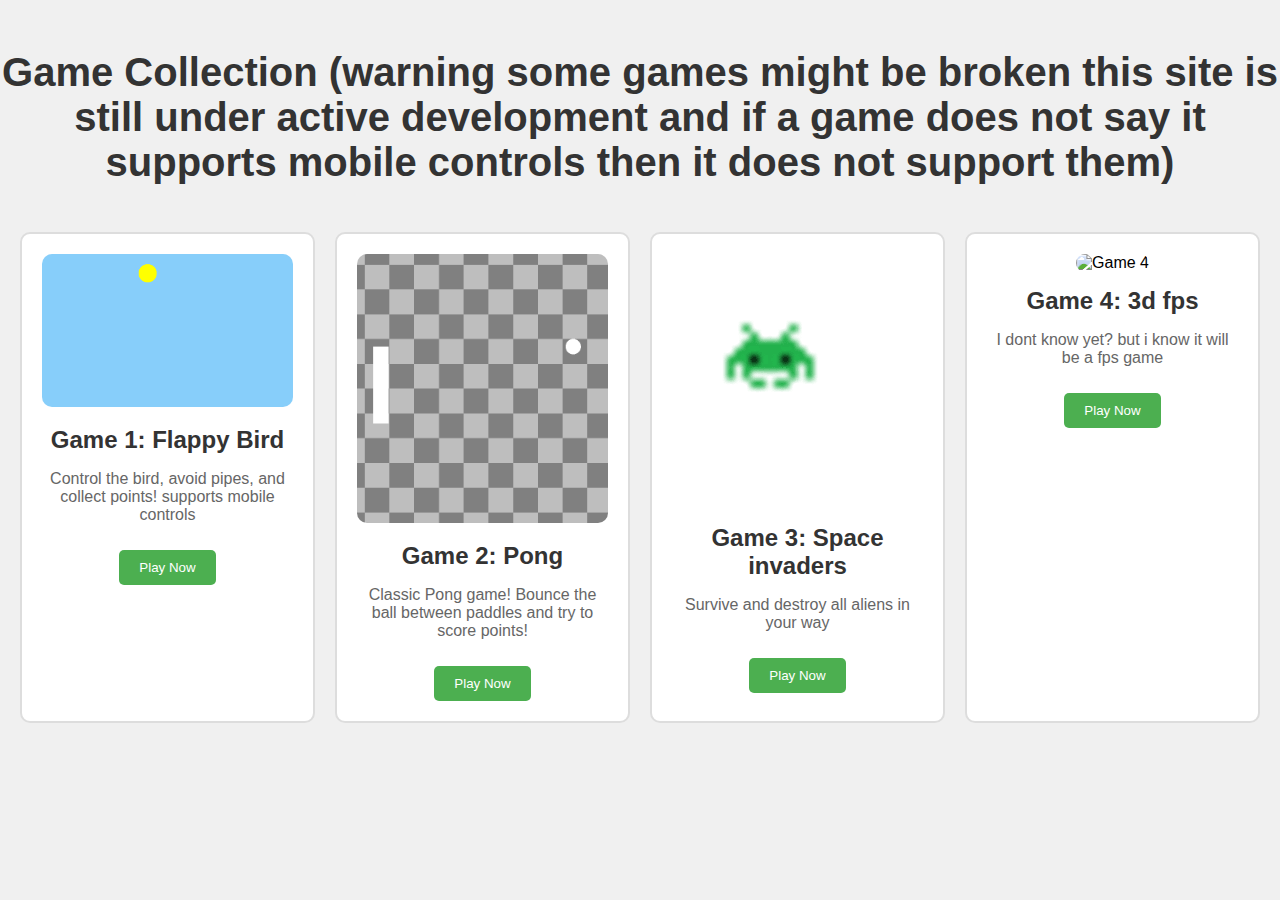
==== index.html @ 1e9a946f "create index.html file" ====
<!DOCTYPE html>
<html lang="en">
<head>
    <meta charset="UTF-8">
    <meta name="viewport" content="width=device-width, initial-scale=1.0">
    <title>Game Collection</title>
    <style>
        body {
            font-family: Arial, sans-serif;
            background-color: #f0f0f0;
            margin: 0;
            padding: 0;
            text-align: center;
        }
        h1 {
            margin-top: 50px;
            font-size: 40px;
            color: #333;
        }
        .game-list {
            display: grid;
            grid-template-columns: repeat(auto-fill, minmax(250px, 1fr));
            gap: 20px;
            padding: 20px;
        }
        .game-item {
            background-color: #fff;
            border: 2px solid #ddd;
            border-radius: 10px;
            padding: 20px;
            text-align: center;
        }
        .game-item img {
            max-width: 100%;
            border-radius: 10px;
        }
        .game-item h3 {
            margin: 15px 0;
            font-size: 24px;
            color: #333;
        }
        .game-item p {
            color: #666;
        }
        .play-button {
            margin-top: 10px;
            padding: 10px 20px;
            background-color: #4CAF50;
            color: white;
            border: none;
            border-radius: 5px;
            cursor: pointer;
        }
        .play-button:hover {
            background-color: #45a049;
        }
    </style>
</head>
<body>

    <h1>Game Collection (warning some games might be broken this site is still under active development and if a game does not say it supports mobile controls then it does not support them)</h1>
    
    <div class="game-list">
        <div class="game-item">
            <img src="assets/flappyBirdThumblail.png" alt="Game 1">
            <h3>Game 1: Flappy Bird</h3>
            <p>Control the bird, avoid pipes, and collect points! supports mobile controls</p>
            <a href="game1.html"><button class="play-button">Play Now</button></a>
        </div>

        <div class="game-item">
            <img src="assets/pongLogo.png" alt="Game 2">
            <h3>Game 2: Pong</h3>
            <p>Classic Pong game! Bounce the ball between paddles and try to score points!</p>
            <a href="game2.html"><button class="play-button">Play Now</button></a>
        </div>

        <div class="game-item">
            <img src="assets/space invader-2.png" alt="Game 3" style="image-rendering: pixelated;">
            <h3>Game 3: Space invaders</h3>
            <p>Survive and destroy all aliens in your way</p>
            <a href="game3.html"><button class="play-button">Play Now</button></a>
        </div>

        <div class="game-item">
            <img src="game-thumbnail4.jpg" alt="Game 4">
            <h3>Game 4: 3d fps</h3>
            <p>I dont know yet? but i know it will be a fps game</p>
            <a href="game4.html"><button class="play-button">Play Now</button></a>
        </div>
        
        <!-- Add more games in the same way -->

    </div>

</body>
</html>
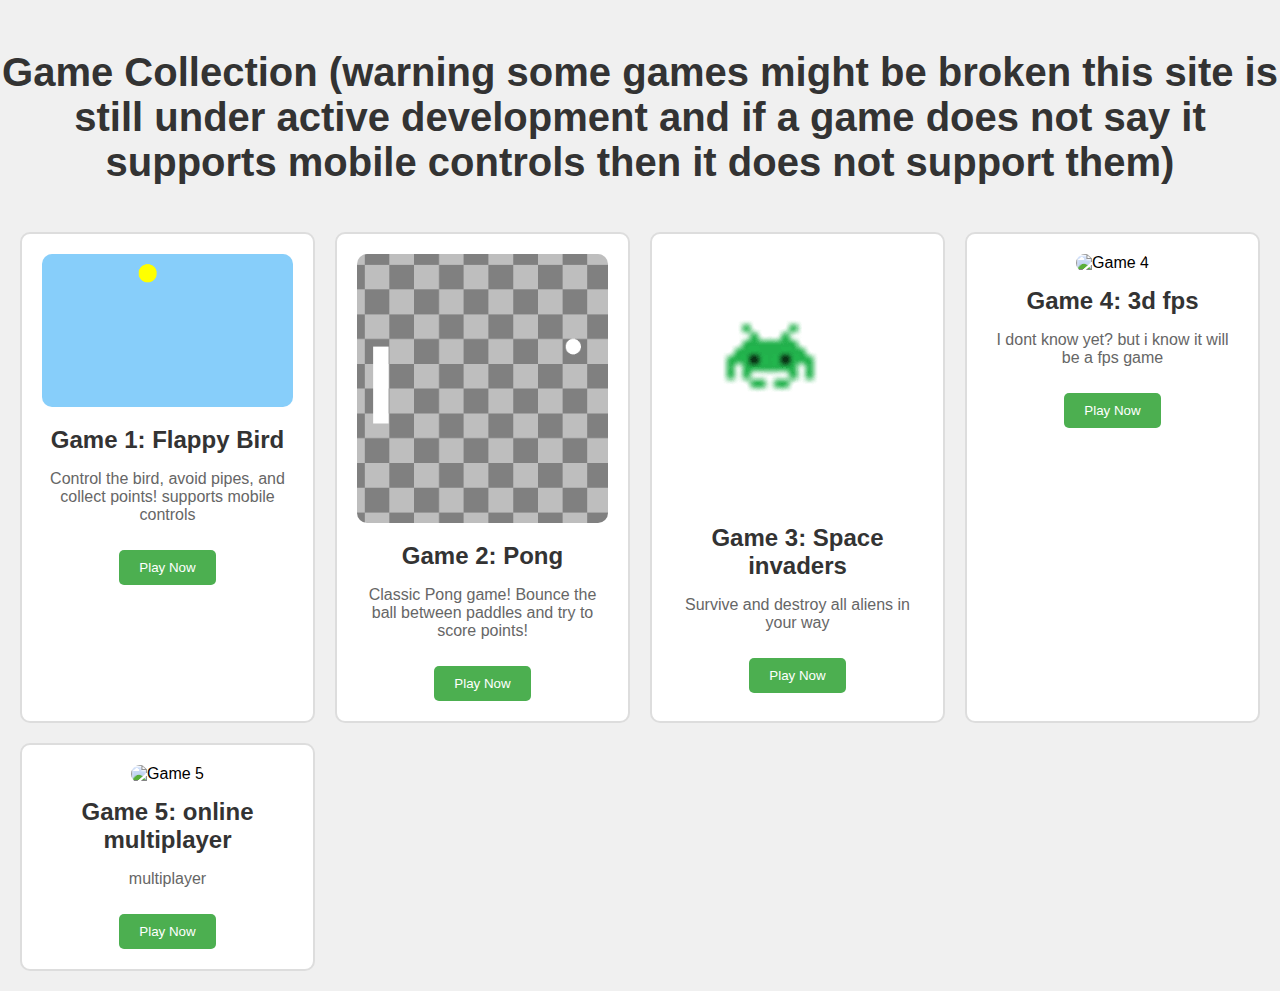
==== commit 74cb6d9a: "create index.html file" ====
--- a/index.html
+++ b/index.html
@@ -88,6 +88,13 @@
             <p>I dont know yet? but i know it will be a fps game</p>
             <a href="game4.html"><button class="play-button">Play Now</button></a>
         </div>
+
+        <div class="game-item">
+            <img src="game-thumbnail5.jpg" alt="Game 5">
+            <h3>Game 5: online multiplayer</h3>
+            <p>multiplayer</p>
+            <a href="game5.html"><button class="play-button">Play Now</button></a>
+        </div>
         
         <!-- Add more games in the same way -->
 
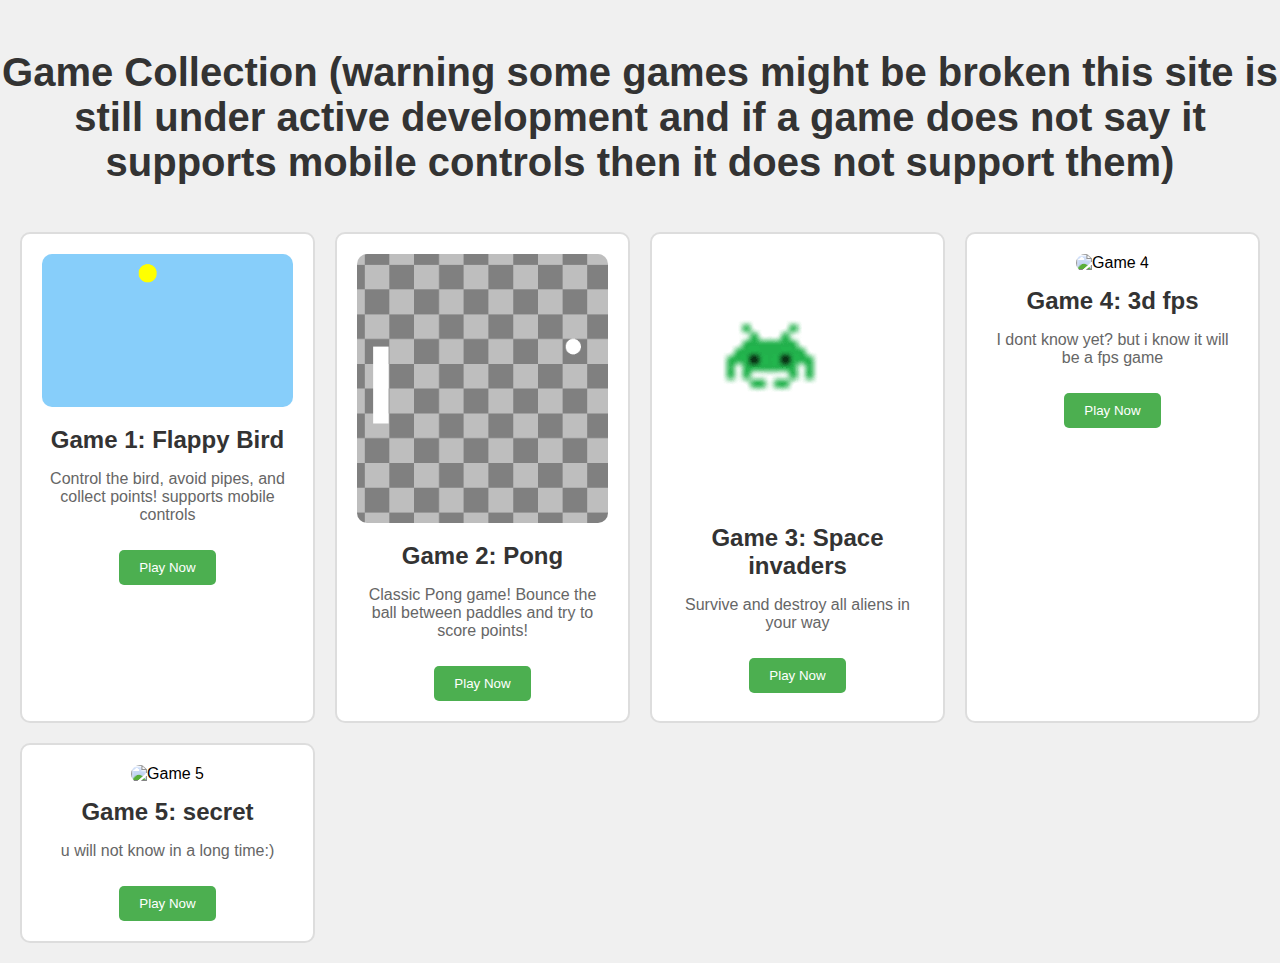
==== commit b13965b4: "create index.html file" ====
--- a/index.html
+++ b/index.html
@@ -91,8 +91,8 @@
 
         <div class="game-item">
             <img src="game-thumbnail5.jpg" alt="Game 5">
-            <h3>Game 5: online multiplayer</h3>
-            <p>multiplayer</p>
+            <h3>Game 5: secret</h3>
+            <p>u will not know in a long time:)</p>
             <a href="game5.html"><button class="play-button">Play Now</button></a>
         </div>
         
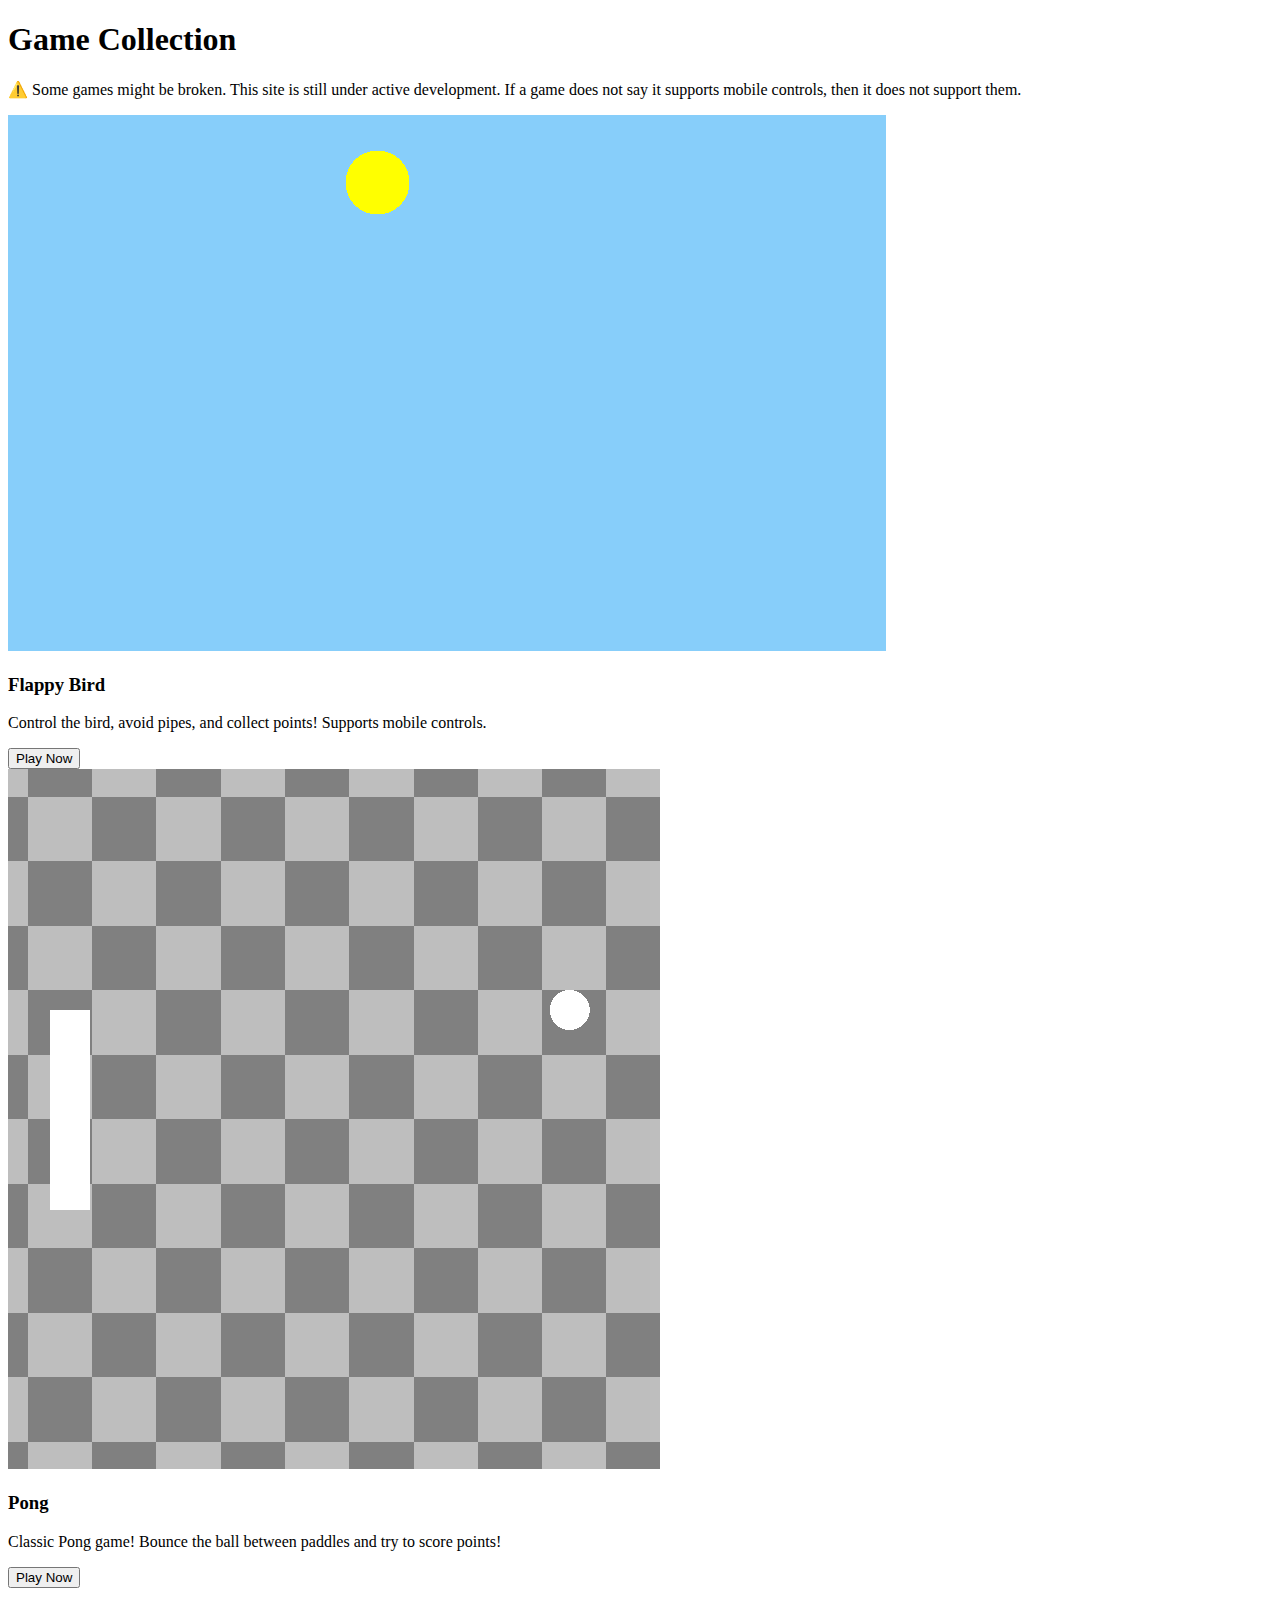
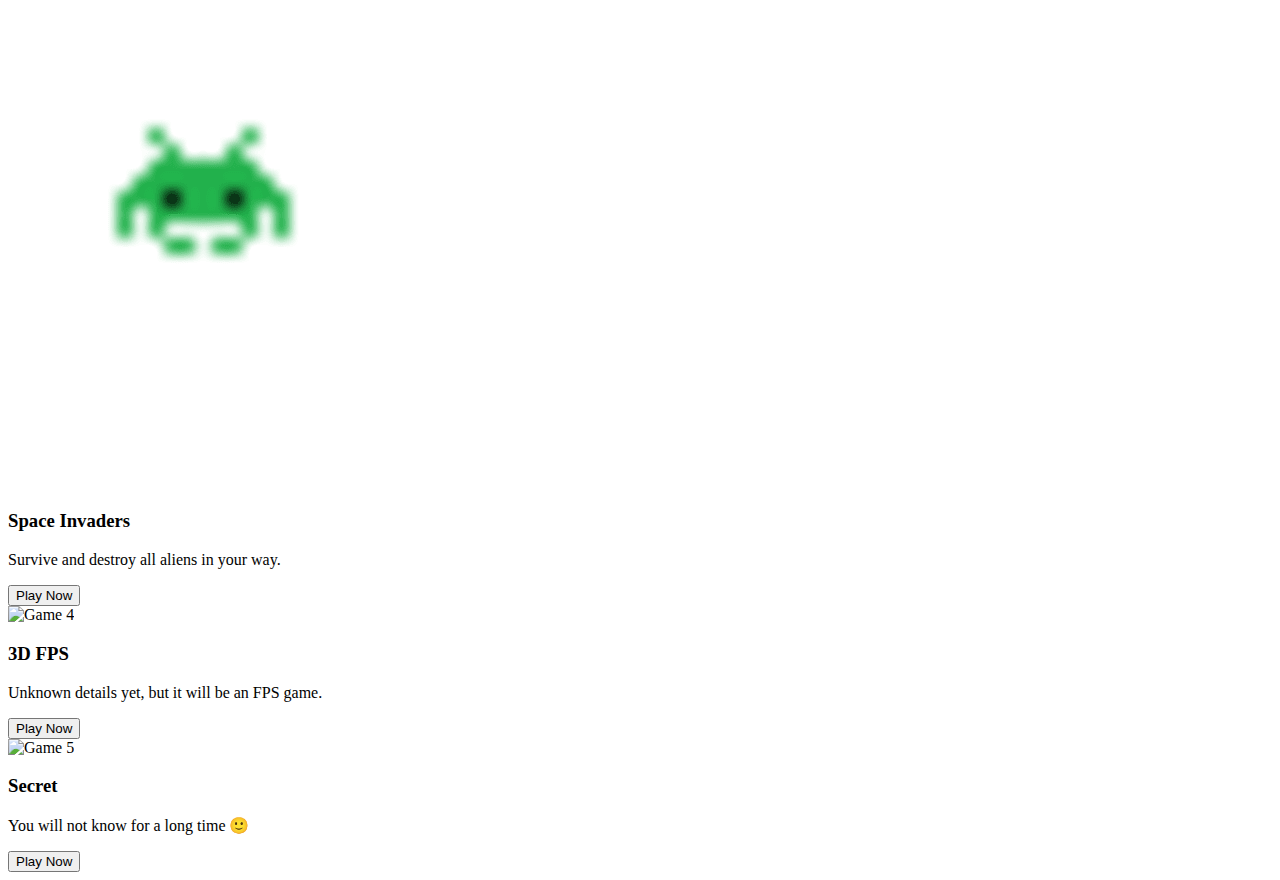
==== commit 876ebc69: "create index.html file and style.css file" ====
--- a/index.html
+++ b/index.html
@@ -4,100 +4,48 @@
     <meta charset="UTF-8">
     <meta name="viewport" content="width=device-width, initial-scale=1.0">
     <title>Game Collection</title>
-    <style>
-        body {
-            font-family: Arial, sans-serif;
-            background-color: #f0f0f0;
-            margin: 0;
-            padding: 0;
-            text-align: center;
-        }
-        h1 {
-            margin-top: 50px;
-            font-size: 40px;
-            color: #333;
-        }
-        .game-list {
-            display: grid;
-            grid-template-columns: repeat(auto-fill, minmax(250px, 1fr));
-            gap: 20px;
-            padding: 20px;
-        }
-        .game-item {
-            background-color: #fff;
-            border: 2px solid #ddd;
-            border-radius: 10px;
-            padding: 20px;
-            text-align: center;
-        }
-        .game-item img {
-            max-width: 100%;
-            border-radius: 10px;
-        }
-        .game-item h3 {
-            margin: 15px 0;
-            font-size: 24px;
-            color: #333;
-        }
-        .game-item p {
-            color: #666;
-        }
-        .play-button {
-            margin-top: 10px;
-            padding: 10px 20px;
-            background-color: #4CAF50;
-            color: white;
-            border: none;
-            border-radius: 5px;
-            cursor: pointer;
-        }
-        .play-button:hover {
-            background-color: #45a049;
-        }
-    </style>
+    <link rel="stylesheet" href="style.css">
 </head>
 <body>
 
-    <h1>Game Collection (warning some games might be broken this site is still under active development and if a game does not say it supports mobile controls then it does not support them)</h1>
+    <h1>Game Collection</h1>
+    <p class="warning">⚠️ Some games might be broken. This site is still under active development. If a game does not say it supports mobile controls, then it does not support them.</p>
     
     <div class="game-list">
         <div class="game-item">
             <img src="assets/flappyBirdThumblail.png" alt="Game 1">
-            <h3>Game 1: Flappy Bird</h3>
-            <p>Control the bird, avoid pipes, and collect points! supports mobile controls</p>
+            <h3>Flappy Bird</h3>
+            <p>Control the bird, avoid pipes, and collect points! Supports mobile controls.</p>
             <a href="game1.html"><button class="play-button">Play Now</button></a>
         </div>
 
         <div class="game-item">
             <img src="assets/pongLogo.png" alt="Game 2">
-            <h3>Game 2: Pong</h3>
+            <h3>Pong</h3>
             <p>Classic Pong game! Bounce the ball between paddles and try to score points!</p>
             <a href="game2.html"><button class="play-button">Play Now</button></a>
         </div>
 
         <div class="game-item">
-            <img src="assets/space invader-2.png" alt="Game 3" style="image-rendering: pixelated;">
-            <h3>Game 3: Space invaders</h3>
-            <p>Survive and destroy all aliens in your way</p>
+            <img src="assets/space invader-2.png" alt="Game 3" class="pixelated">
+            <h3>Space Invaders</h3>
+            <p>Survive and destroy all aliens in your way.</p>
             <a href="game3.html"><button class="play-button">Play Now</button></a>
         </div>
 
         <div class="game-item">
             <img src="game-thumbnail4.jpg" alt="Game 4">
-            <h3>Game 4: 3d fps</h3>
-            <p>I dont know yet? but i know it will be a fps game</p>
+            <h3>3D FPS</h3>
+            <p>Unknown details yet, but it will be an FPS game.</p>
             <a href="game4.html"><button class="play-button">Play Now</button></a>
         </div>
 
         <div class="game-item">
             <img src="game-thumbnail5.jpg" alt="Game 5">
-            <h3>Game 5: secret</h3>
-            <p>u will not know in a long time:)</p>
+            <h3>Secret</h3>
+            <p>You will not know for a long time 🙂</p>
             <a href="game5.html"><button class="play-button">Play Now</button></a>
         </div>
-        
-        <!-- Add more games in the same way -->
-
     </div>
 
 </body>
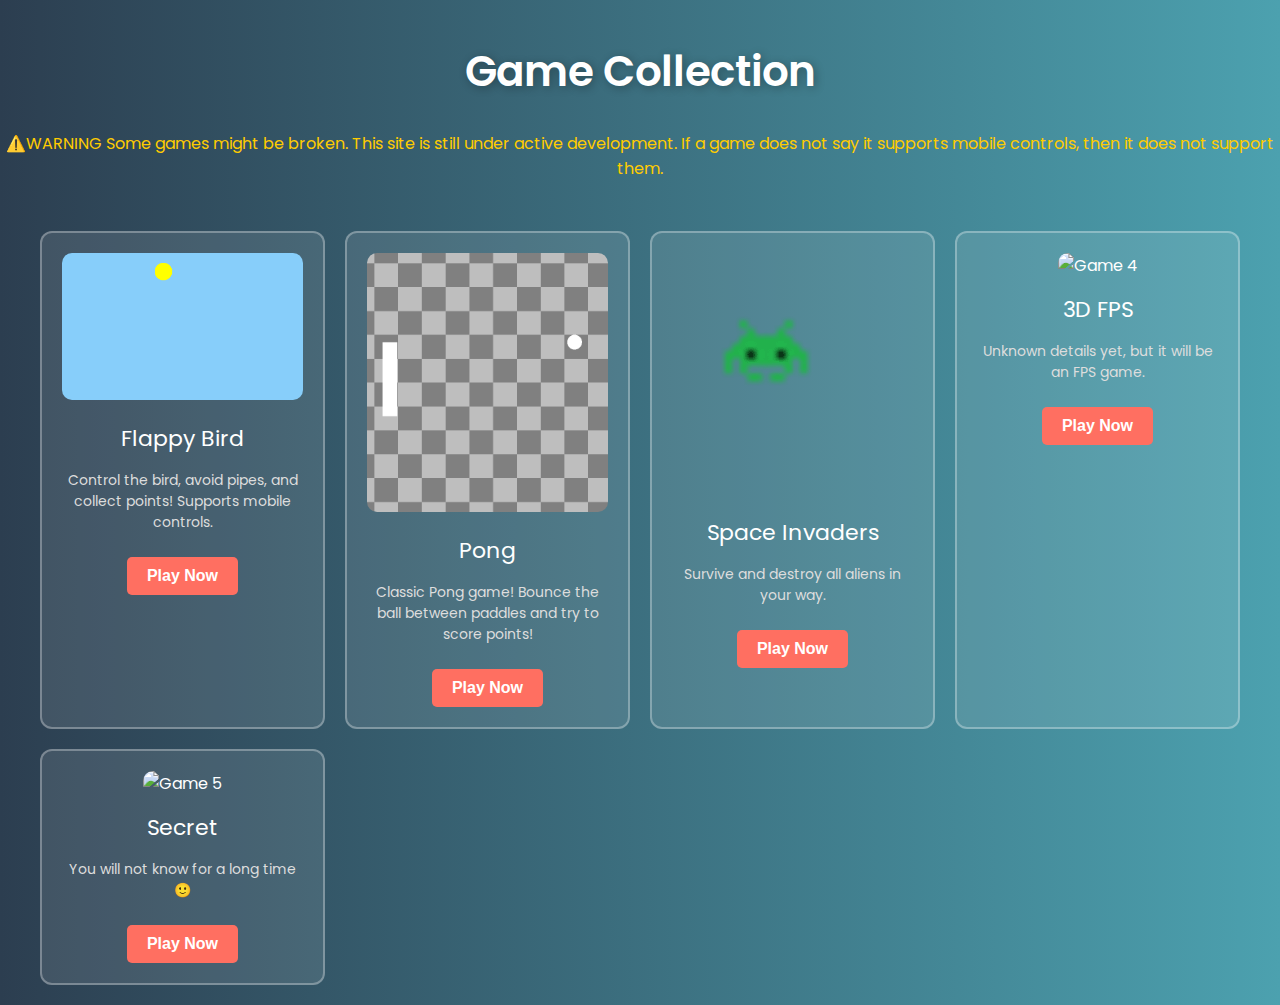
==== commit b77dfbc5: "create index.html file" ====
--- a/index.html
+++ b/index.html
@@ -9,7 +9,7 @@
 <body>
 
     <h1>Game Collection</h1>
-    <p class="warning">⚠️ Some games might be broken. This site is still under active development. If a game does not say it supports mobile controls, then it does not support them.</p>
+    <p class="warning">⚠️WARNING Some games might be broken. This site is still under active development. If a game does not say it supports mobile controls, then it does not support them.</p>
     
     <div class="game-list">
         <div class="game-item">
--- a/style.css
+++ b/style.css
@@ -0,0 +1,83 @@
+@import url('https://fonts.googleapis.com/css2?family=Poppins:wght@300;400;600&display=swap');
+
+body {
+    font-family: 'Poppins', sans-serif;
+    background: linear-gradient(to right, #2c3e50, #4ca1af);
+    margin: 0;
+    padding: 0;
+    text-align: center;
+    color: white;
+}
+
+h1 {
+    margin-top: 40px;
+    font-size: 42px;
+    font-weight: 600;
+    text-shadow: 2px 2px 10px rgba(0, 0, 0, 0.3);
+}
+
+.warning {
+    font-size: 16px;
+    color: #ffcc00;
+    margin-bottom: 30px;
+}
+
+.game-list {
+    display: grid;
+    grid-template-columns: repeat(auto-fill, minmax(250px, 1fr));
+    gap: 20px;
+    padding: 20px;
+    max-width: 1200px;
+    margin: auto;
+}
+
+.game-item {
+    background: rgba(255, 255, 255, 0.1);
+    border: 2px solid rgba(255, 255, 255, 0.3);
+    border-radius: 12px;
+    padding: 20px;
+    transition: transform 0.2s, box-shadow 0.3s;
+}
+
+.game-item:hover {
+    transform: translateY(-5px);
+    box-shadow: 0 10px 20px rgba(0, 0, 0, 0.3);
+}
+
+.game-item img {
+    max-width: 100%;
+    border-radius: 10px;
+}
+
+.game-item h3 {
+    margin: 15px 0;
+    font-size: 22px;
+    font-weight: 400;
+}
+
+.game-item p {
+    color: #ddd;
+    font-size: 14px;
+}
+
+.play-button {
+    margin-top: 10px;
+    padding: 10px 20px;
+    background: #ff6f61;
+    color: white;
+    border: none;
+    border-radius: 5px;
+    cursor: pointer;
+    font-size: 16px;
+    font-weight: 600;
+    transition: background 0.2s, transform 0.2s;
+}
+
+.play-button:hover {
+    background: #ff4838;
+    transform: scale(1.05);
+}
+
+.pixelated {
+    image-rendering: pixelated;
+}
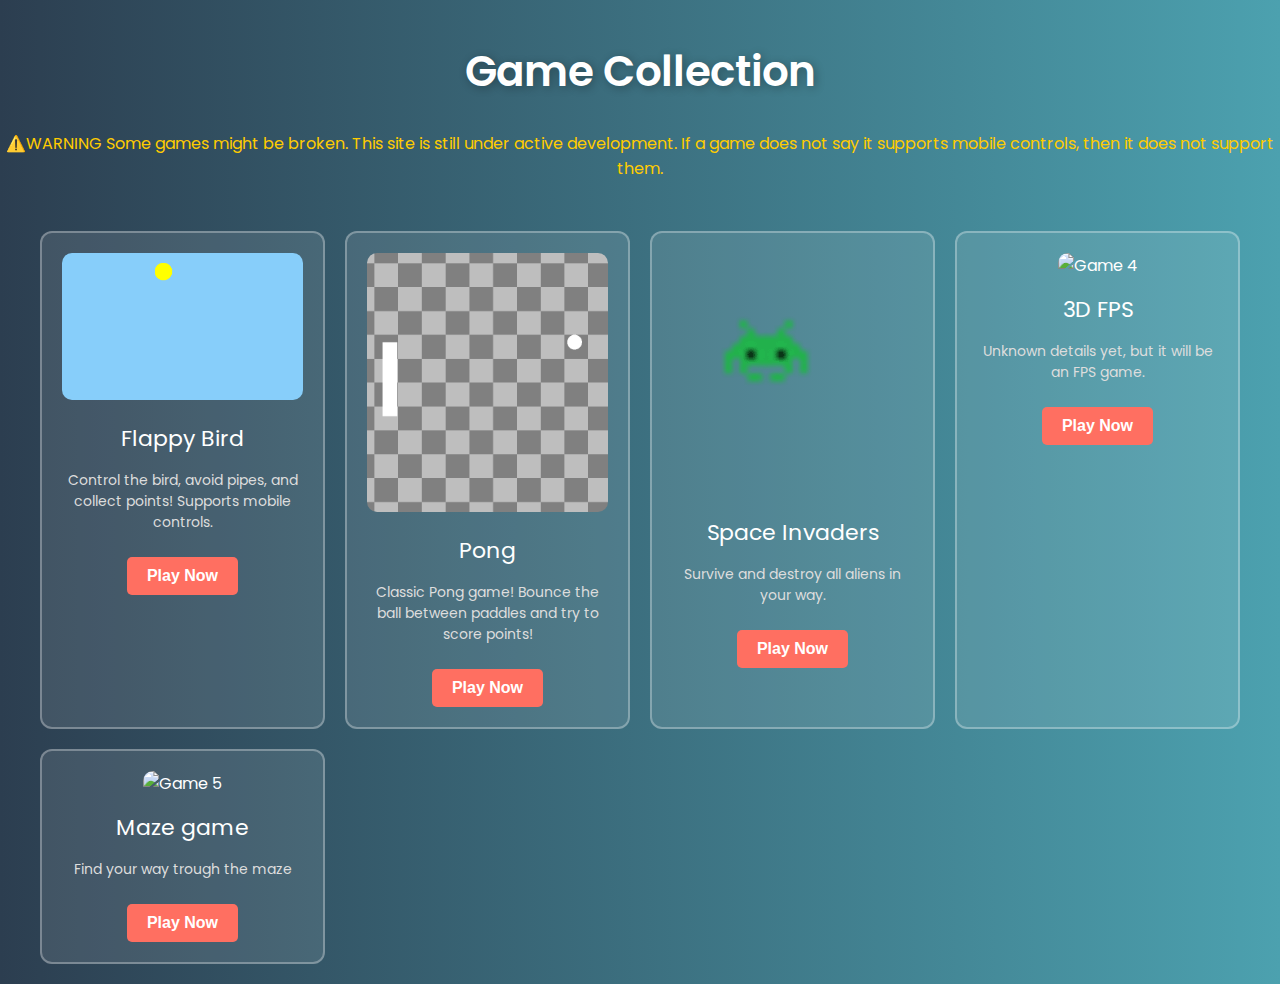
==== commit 4aac5b61: "create index.html file" ====
--- a/index.html
+++ b/index.html
@@ -42,8 +42,8 @@
 
         <div class="game-item">
             <img src="game-thumbnail5.jpg" alt="Game 5">
-            <h3>Secret</h3>
-            <p>You will not know for a long time 🙂</p>
+            <h3>Maze game</h3>
+            <p>Find your way trough the maze</p>
             <a href="game5.html"><button class="play-button">Play Now</button></a>
         </div>
     </div>
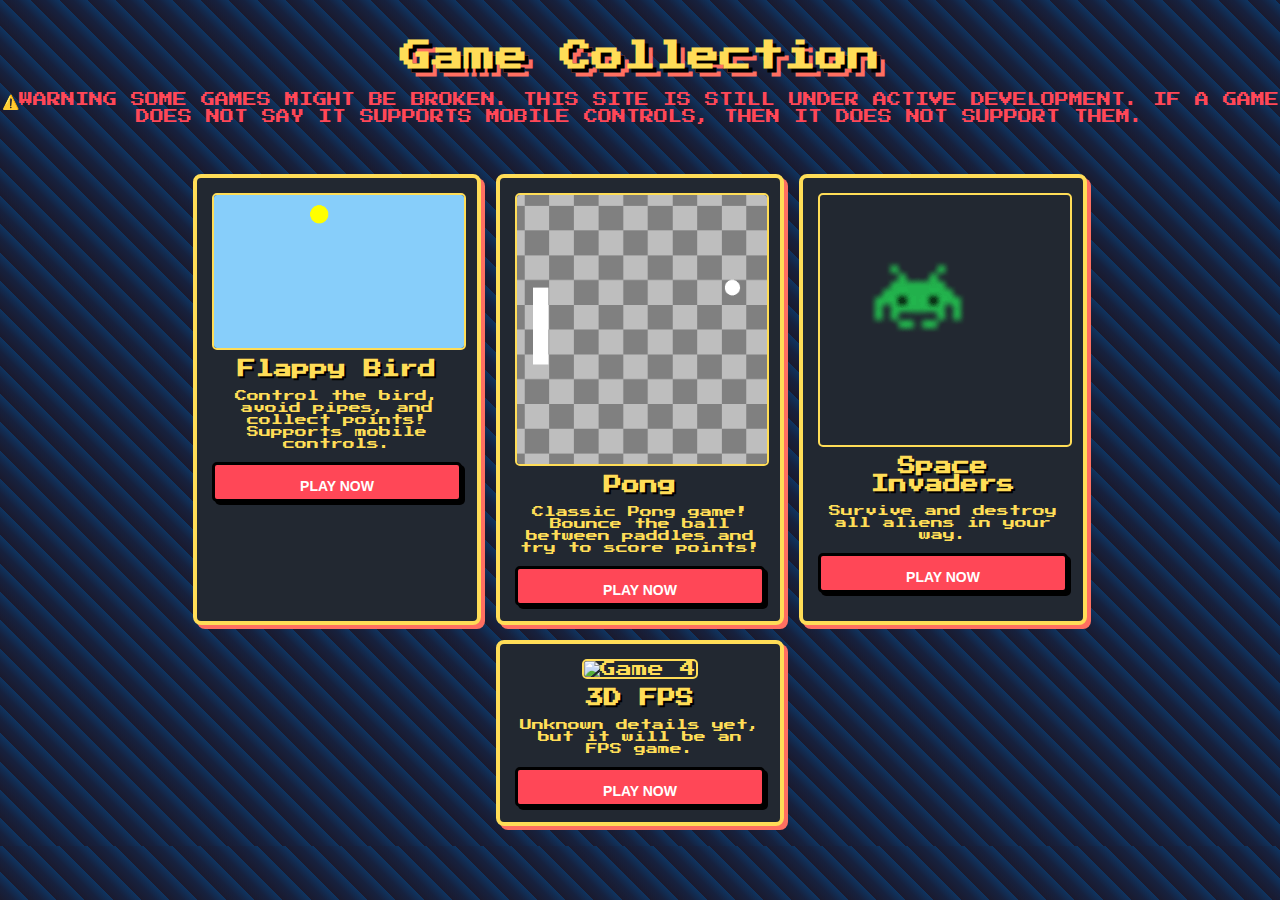
==== commit 1fbf5e95: "create index.html file" ====
--- a/index.html
+++ b/index.html
@@ -40,12 +40,6 @@
             <a href="game4.html"><button class="play-button">Play Now</button></a>
         </div>
 
-        <div class="game-item">
-            <img src="game-thumbnail5.jpg" alt="Game 5">
-            <h3>Maze game</h3>
-            <p>Find your way trough the maze</p>
-            <a href="game5.html"><button class="play-button">Play Now</button></a>
-        </div>
     </div>
 
 </body>
--- a/style.css
+++ b/style.css
@@ -1,81 +1,94 @@
-@import url('https://fonts.googleapis.com/css2?family=Poppins:wght@300;400;600&display=swap');
+@import url('https://fonts.googleapis.com/css2?family=Press+Start+2P&display=swap');
 
 body {
-    font-family: 'Poppins', sans-serif;
-    background: linear-gradient(to right, #2c3e50, #4ca1af);
+    font-family: 'Press Start 2P', cursive;
+    background: repeating-linear-gradient(45deg, #1a1a2e, #16213e 10px, #0f3460 20px);
     margin: 0;
     padding: 0;
     text-align: center;
-    color: white;
+    color: #ffdd57;
 }
 
 h1 {
     margin-top: 40px;
-    font-size: 42px;
-    font-weight: 600;
-    text-shadow: 2px 2px 10px rgba(0, 0, 0, 0.3);
+    font-size: 32px;
+    font-weight: bold;
+    text-shadow: 4px 4px 0px #000, 8px 8px 0px #ff6f61;
 }
 
 .warning {
-    font-size: 16px;
-    color: #ffcc00;
+    font-size: 14px;
+    color: #ff4757;
     margin-bottom: 30px;
+    text-transform: uppercase;
 }
 
 .game-list {
-    display: grid;
-    grid-template-columns: repeat(auto-fill, minmax(250px, 1fr));
-    gap: 20px;
+    display: flex;
+    flex-wrap: wrap;
+    justify-content: center;
+    gap: 15px;
     padding: 20px;
-    max-width: 1200px;
+    max-width: 1000px;
     margin: auto;
 }
 
 .game-item {
-    background: rgba(255, 255, 255, 0.1);
-    border: 2px solid rgba(255, 255, 255, 0.3);
-    border-radius: 12px;
-    padding: 20px;
-    transition: transform 0.2s, box-shadow 0.3s;
+    background: #222831;
+    border: 4px solid #ffdd57;
+    border-radius: 8px;
+    padding: 15px;
+    transition: transform 0.1s, box-shadow 0.1s;
+    box-shadow: 4px 4px 0px #ff6f61;
+    width: 250px;
+    text-align: center;
 }
 
 .game-item:hover {
-    transform: translateY(-5px);
-    box-shadow: 0 10px 20px rgba(0, 0, 0, 0.3);
+    transform: translateY(-3px);
+    box-shadow: 6px 6px 0px #ff4757;
 }
 
 .game-item img {
     max-width: 100%;
-    border-radius: 10px;
+    border-radius: 5px;
+    border: 2px solid #ffdd57;
 }
 
 .game-item h3 {
-    margin: 15px 0;
-    font-size: 22px;
-    font-weight: 400;
+    margin: 10px 0;
+    font-size: 18px;
+    font-weight: bold;
+    text-shadow: 2px 2px 0px #000;
 }
 
 .game-item p {
-    color: #ddd;
-    font-size: 14px;
+    color: #ffdd57;
+    font-size: 12px;
 }
 
 .play-button {
-    margin-top: 10px;
-    padding: 10px 20px;
-    background: #ff6f61;
+    display: inline-block;
+    width: 100%;
+    height: 40px;
+    text-align: center;
+    line-height: 40px;
+    background: #ff4757;
     color: white;
-    border: none;
+    border: 3px solid #000;
     border-radius: 5px;
     cursor: pointer;
-    font-size: 16px;
-    font-weight: 600;
-    transition: background 0.2s, transform 0.2s;
+    font-size: 14px;
+    font-weight: bold;
+    text-transform: uppercase;
+    transition: background 0.1s, transform 0.1s;
+    box-shadow: 3px 3px 0px #000;
+    white-space: nowrap;
 }
 
 .play-button:hover {
-    background: #ff4838;
-    transform: scale(1.05);
+    background: #e84118;
+    transform: scale(1.1);
 }
 
 .pixelated {
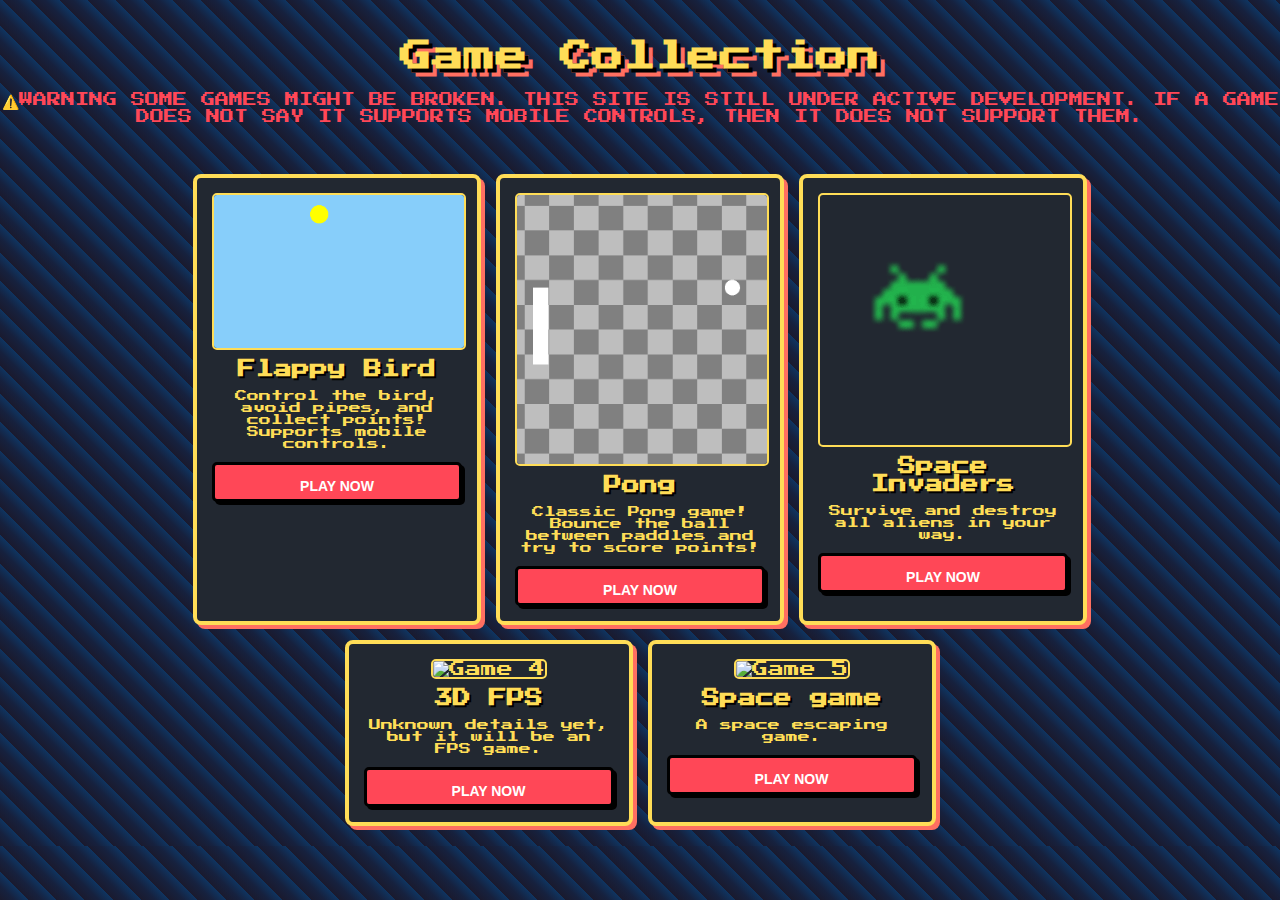
==== commit 59568536: "create index.html file" ====
--- a/index.html
+++ b/index.html
@@ -40,6 +40,13 @@
             <a href="game4.html"><button class="play-button">Play Now</button></a>
         </div>
 
+        <div class="game-item">
+            <img src="game-thumbnail5.jpg" alt="Game 5">
+            <h3>Space game</h3>
+            <p>A space escaping game.</p>
+            <a href="game5.html"><button class="play-button">Play Now</button></a>
+        </div>
+
     </div>
 
 </body>
